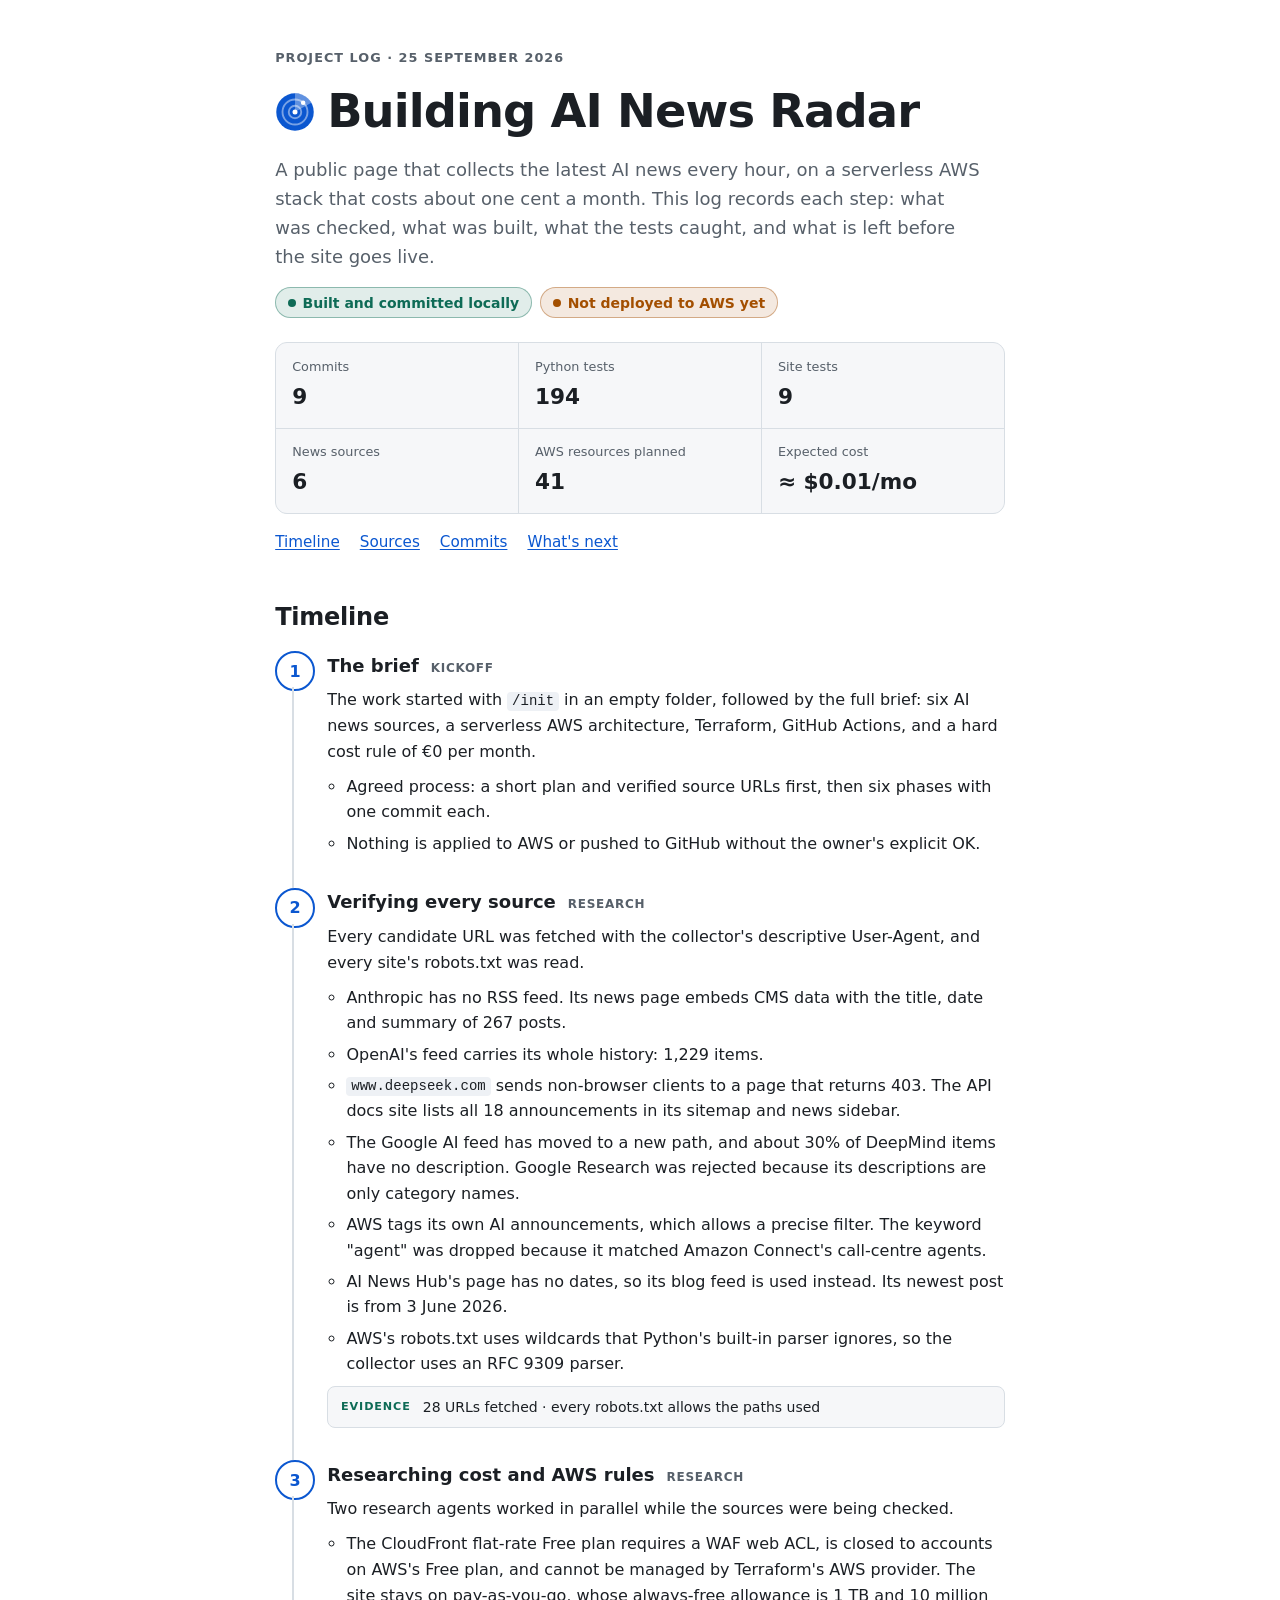
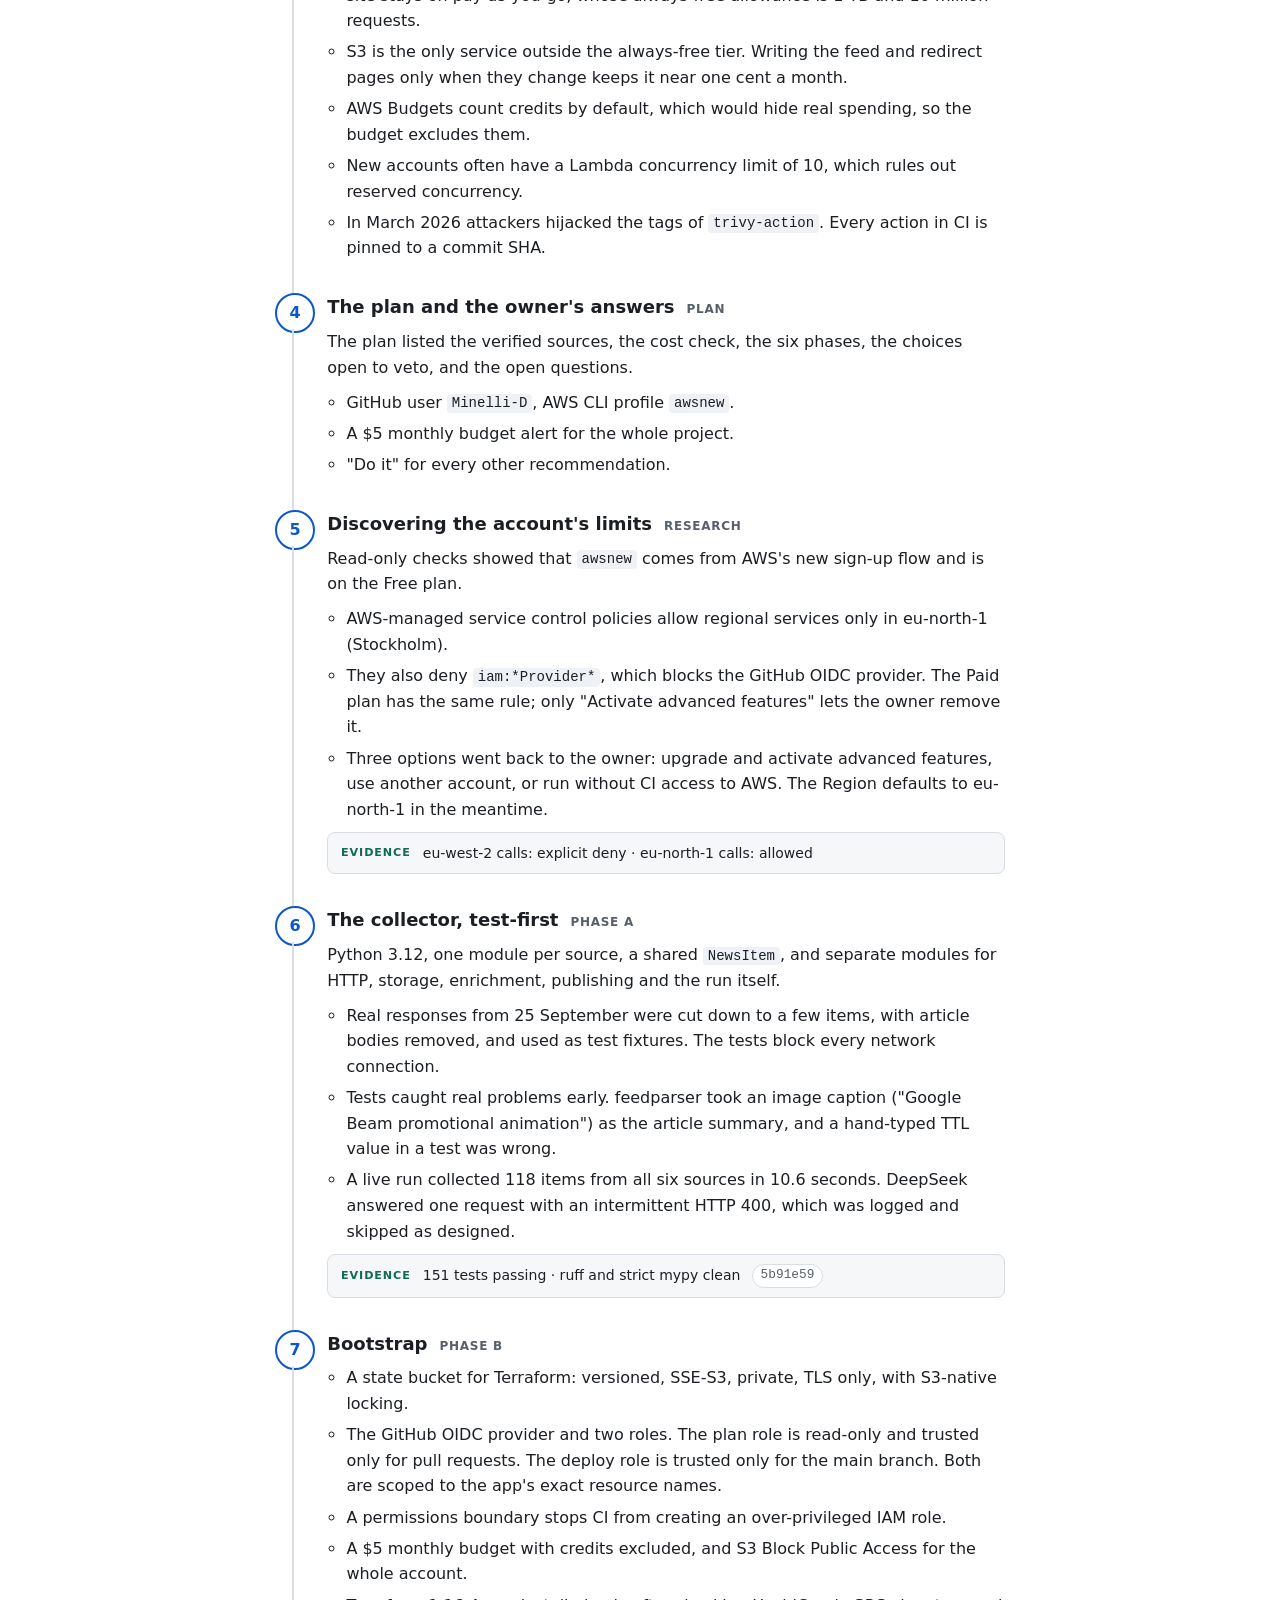
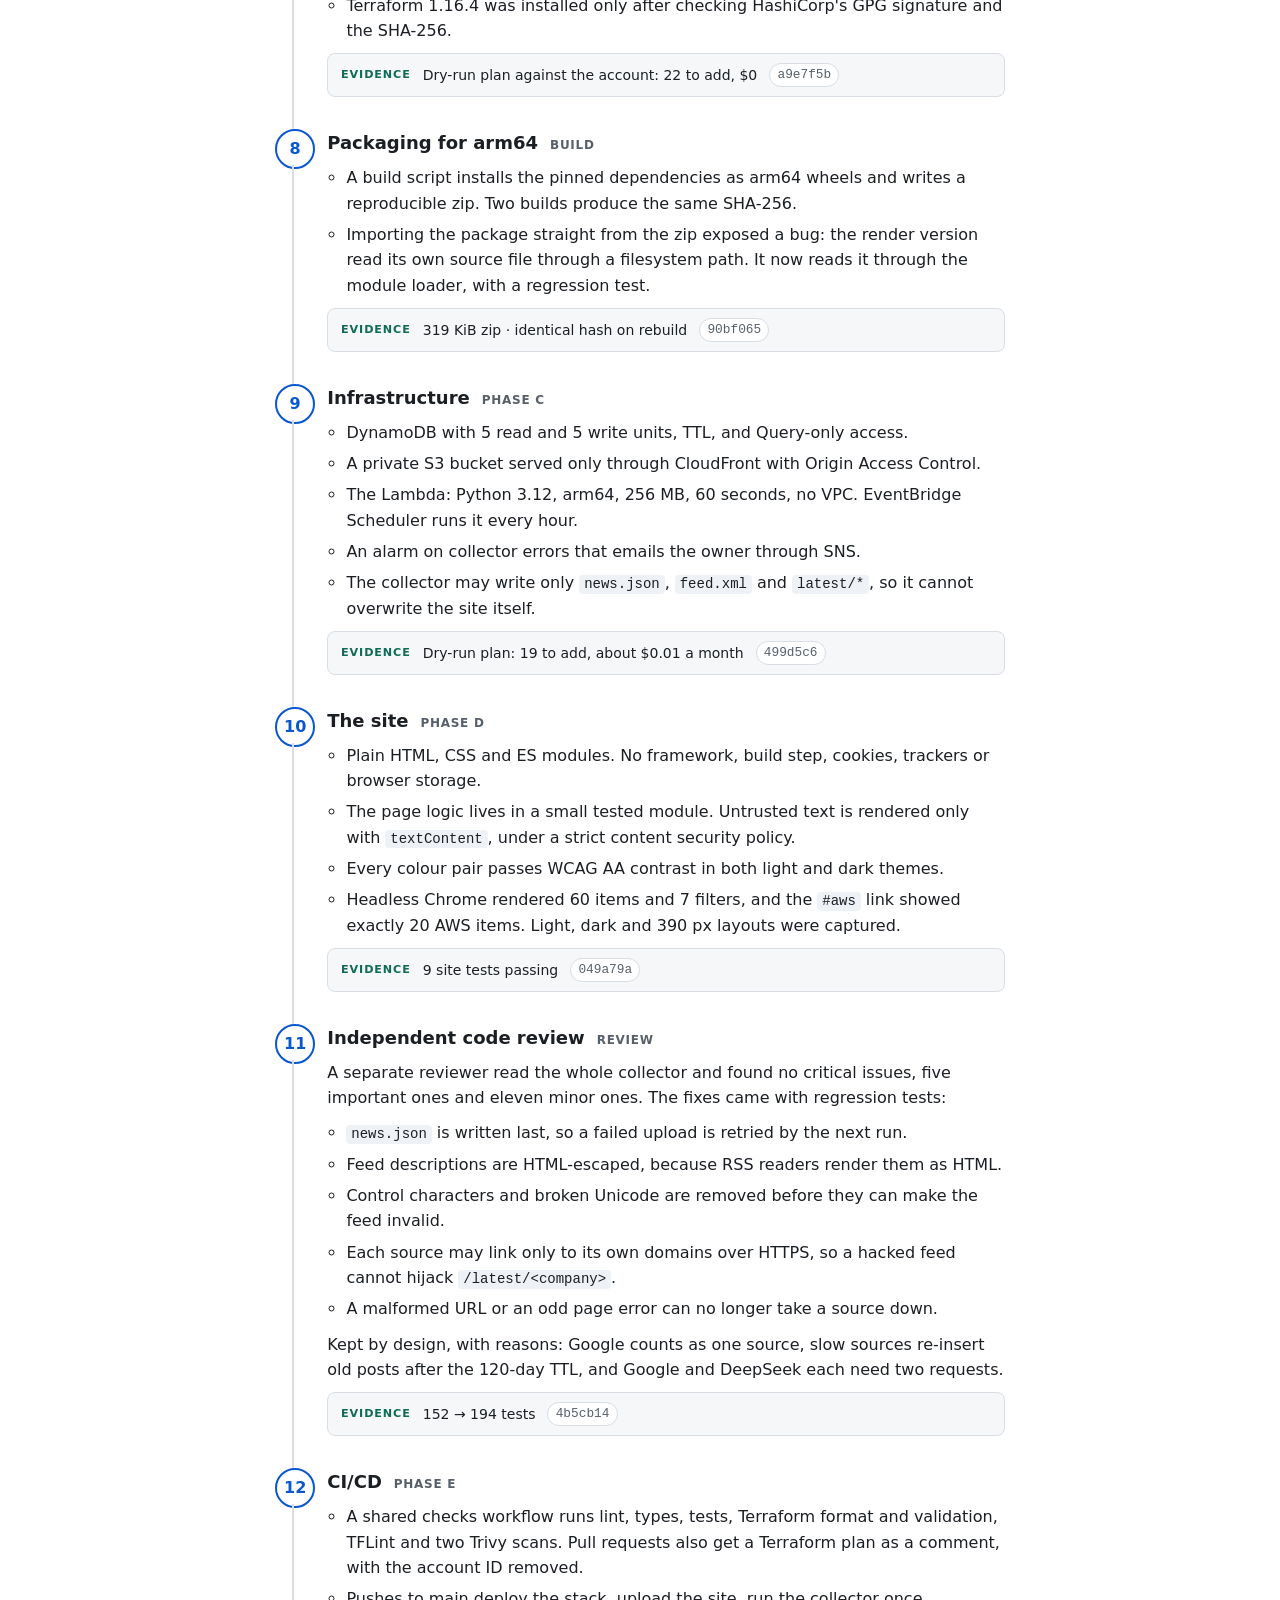
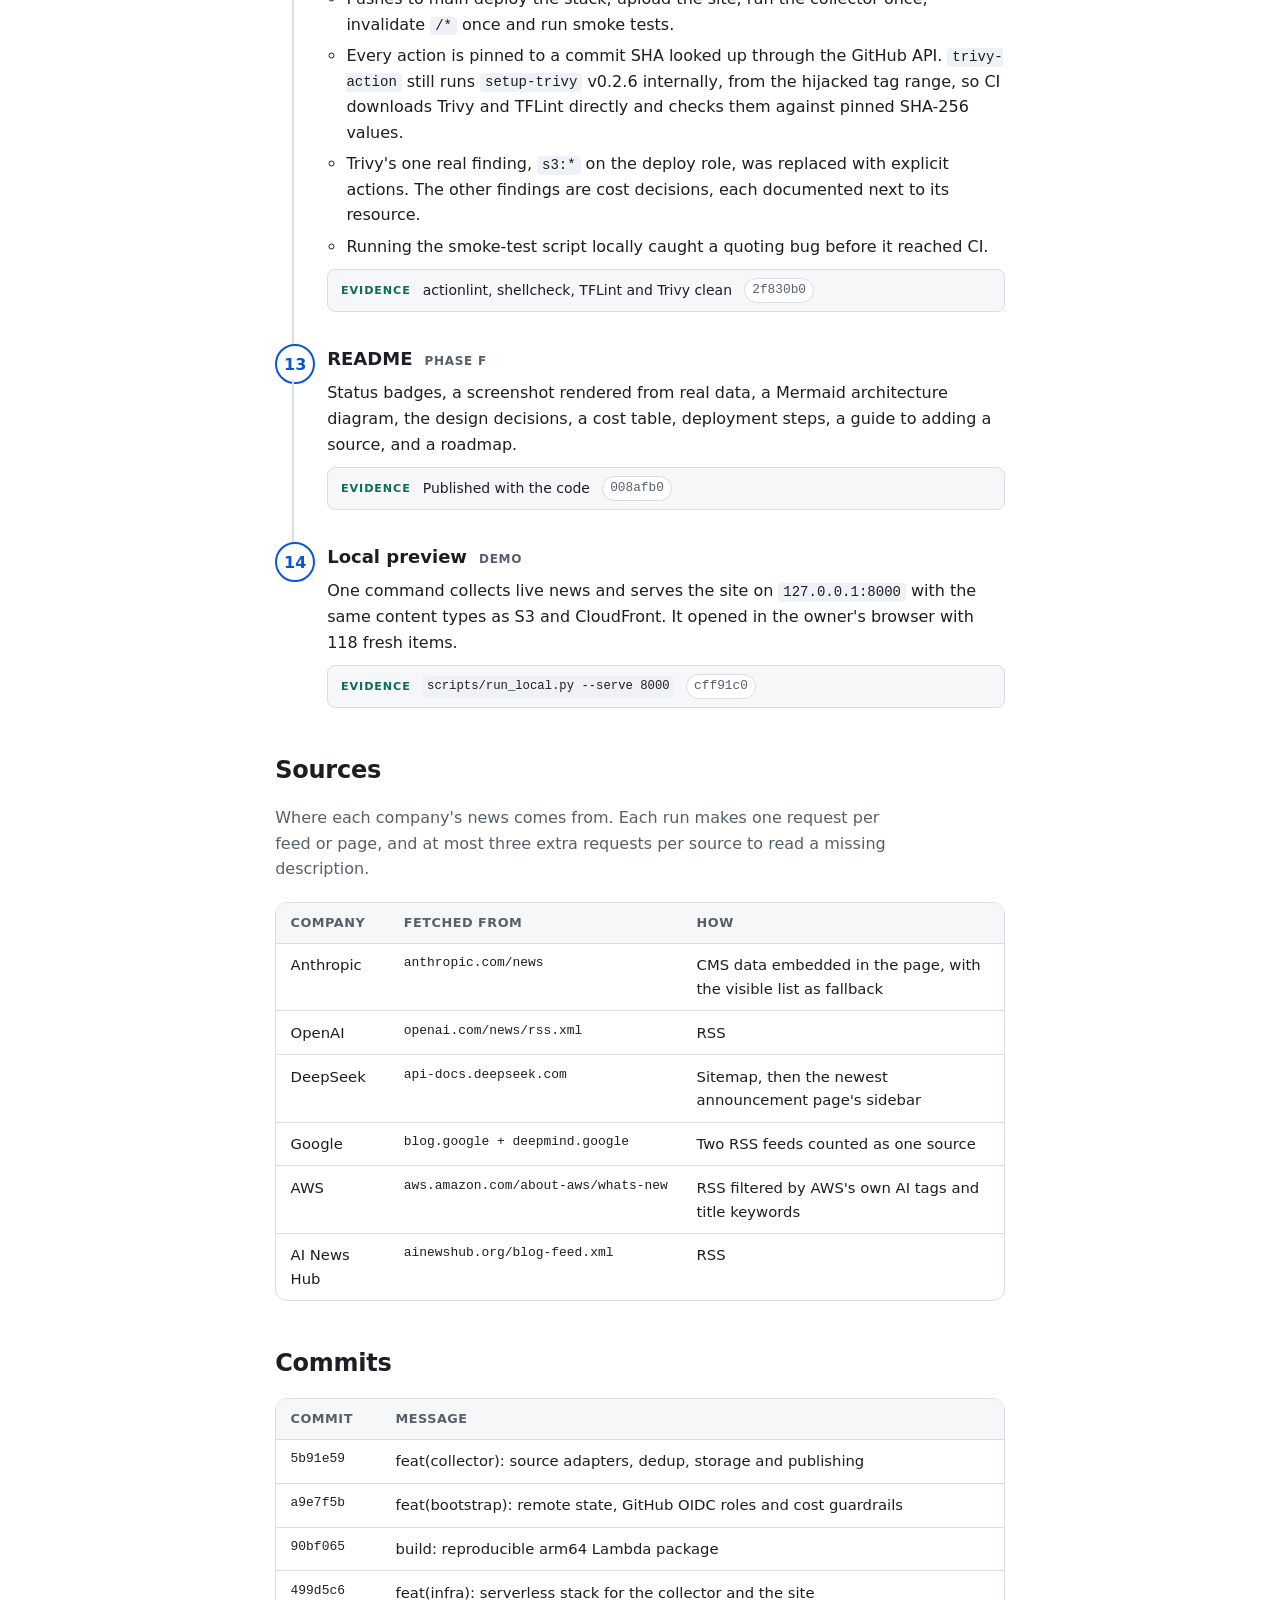
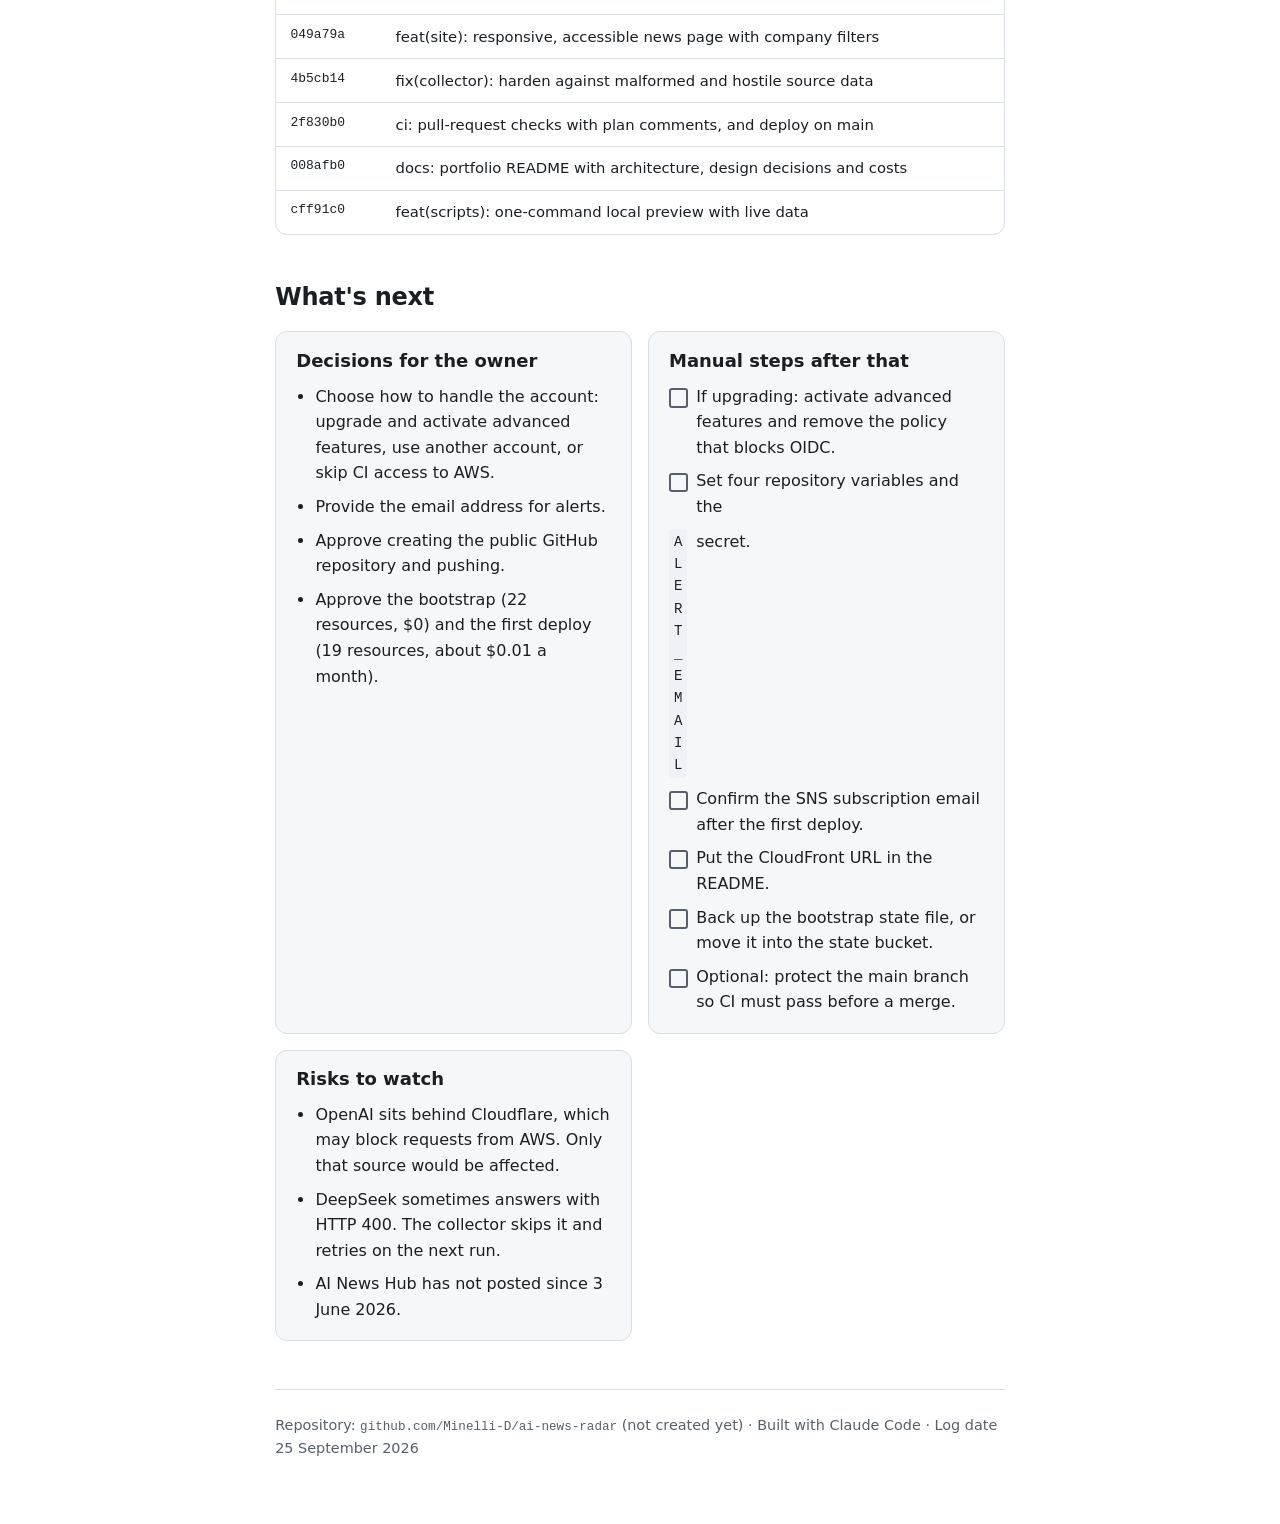
==== docs/journey.html @ ece5e893 "docs: build journey page (docs/journey.html) A standalone HTML log of every step taken: source verif" ====
<!doctype html>
<html lang="en">
<head>
<meta charset="utf-8">
<meta name="viewport" content="width=device-width, initial-scale=1, viewport-fit=cover">
<meta name="color-scheme" content="light dark">
<title>Building AI News Radar</title>
<meta name="description" content="How AI News Radar was verified, built, reviewed and tested, step by step, and what is left before it goes live on AWS.">
<style>
  :root {
    --bg: #ffffff;
    --surface: #f6f7f9;
    --code-bg: #eef1f5;
    --text: #1b1f24;
    --muted: #57606a;
    --border: #d8dee4;
    --accent: #0b57d0;
    --done: #0e6b56;
    --wait: #a34f00;
    --font: system-ui, -apple-system, "Segoe UI", Roboto, "Helvetica Neue", Arial, sans-serif;
    --mono: ui-monospace, "SFMono-Regular", "Cascadia Code", "JetBrains Mono", Menlo, Consolas, monospace;
  }

  @media (prefers-color-scheme: dark) {
    :root:not([data-theme="light"]) {
      color-scheme: dark;
      --bg: #0f1216;
      --surface: #171b21;
      --code-bg: #1d232b;
      --text: #e6e9ee;
      --muted: #9aa4b2;
      --border: #2b323c;
      --accent: #8ab4f8;
      --done: #5cc9a7;
      --wait: #fdba74;
    }
  }

  :root[data-theme="dark"] {
    color-scheme: dark;
    --bg: #0f1216;
    --surface: #171b21;
    --code-bg: #1d232b;
    --text: #e6e9ee;
    --muted: #9aa4b2;
    --border: #2b323c;
    --accent: #8ab4f8;
    --done: #5cc9a7;
    --wait: #fdba74;
  }

  body {
    margin: 0;
    background: var(--bg);
    color: var(--text);
    font: 1rem/1.6 var(--font);
  }

  .page {
    display: grid;
    gap: 3rem;
    width: min(100%, 52rem);
    margin-inline: auto;
    padding-inline: max(16px, 4vw);
    padding-block: 3rem 4rem;
    box-sizing: border-box;
  }

  h1, h2, h3 {
    margin: 0;
    line-height: 1.2;
    text-wrap: balance;
  }

  h1 {
    font-size: clamp(2rem, 1.4rem + 2.6vw, 2.9rem);
    letter-spacing: -0.02em;
  }

  h2 {
    font-size: 1.5rem;
    letter-spacing: -0.01em;
  }

  h3 {
    font-size: 1.125rem;
  }

  p, ul {
    margin: 0;
  }

  a {
    color: var(--accent);
    text-underline-offset: 0.15em;
  }

  a:focus-visible {
    outline: 3px solid var(--accent);
    outline-offset: 2px;
    border-radius: 3px;
  }

  code, .mono {
    font-family: var(--mono);
    font-size: 0.875em;
  }

  code {
    padding: 0.1em 0.35em;
    border-radius: 4px;
    background: var(--code-bg);
    overflow-wrap: anywhere;
  }

  .eyebrow {
    font-size: 0.8rem;
    font-weight: 600;
    letter-spacing: 0.08em;
    text-transform: uppercase;
    color: var(--muted);
  }

  /* Intro */

  .intro {
    display: grid;
    gap: 1rem;
  }

  .brand {
    display: flex;
    align-items: center;
    gap: 0.75rem;
  }

  .brand svg {
    flex: none;
    width: 2.5rem;
    height: 2.5rem;
  }

  .lede {
    max-width: 62ch;
    font-size: 1.125rem;
    color: var(--muted);
  }

  .pills {
    display: flex;
    flex-wrap: wrap;
    gap: 0.5rem;
  }

  .pill {
    display: inline-flex;
    align-items: center;
    gap: 0.4rem;
    padding: 0.2rem 0.75rem;
    border: 1px solid color-mix(in srgb, var(--pill) 40%, transparent);
    border-radius: 999px;
    background: color-mix(in srgb, var(--pill) 12%, transparent);
    color: var(--pill);
    font-size: 0.875rem;
    font-weight: 600;
  }

  .pill::before {
    content: "";
    width: 0.5rem;
    height: 0.5rem;
    border-radius: 50%;
    background: var(--pill);
  }

  .pill--done { --pill: var(--done); }
  .pill--wait { --pill: var(--wait); }

  .stats {
    display: grid;
    grid-template-columns: repeat(3, 1fr);
    gap: 1px;
    margin: 0.5rem 0 0;
    border: 1px solid var(--border);
    border-radius: 0.75rem;
    background: var(--border);
    overflow: hidden;
  }

  .stats div {
    display: grid;
    gap: 0.15rem;
    padding: 0.85rem 1rem;
    background: var(--surface);
  }

  .stats dt {
    font-size: 0.8rem;
    color: var(--muted);
  }

  .stats dd {
    margin: 0;
    font-size: 1.35rem;
    font-weight: 700;
    font-variant-numeric: tabular-nums;
    white-space: nowrap;
  }

  .toc {
    display: flex;
    flex-wrap: wrap;
    gap: 0.25rem 1.25rem;
    font-size: 0.95rem;
  }

  /* Sections */

  section {
    display: grid;
    gap: 1.25rem;
  }

  .section-note {
    max-width: 62ch;
    color: var(--muted);
  }

  /* Timeline */

  .steps {
    display: grid;
    gap: 0;
    margin: 0;
    padding: 0;
    list-style: none;
  }

  .step {
    position: relative;
    display: grid;
    grid-template-columns: 2.25rem 1fr;
    column-gap: 1rem;
    padding-bottom: 2rem;
  }

  .step:last-child {
    padding-bottom: 0;
  }

  .step::before {
    content: "";
    position: absolute;
    top: 2.25rem;
    bottom: 0;
    left: calc(1.125rem - 1px);
    width: 2px;
    background: var(--border);
  }

  .step:last-child::before {
    display: none;
  }

  .step-no {
    display: grid;
    place-items: center;
    width: 2.25rem;
    height: 2.25rem;
    border: 2px solid var(--accent);
    border-radius: 50%;
    background: var(--bg);
    color: var(--accent);
    font-weight: 700;
    font-variant-numeric: tabular-nums;
  }

  .step-body {
    display: grid;
    gap: 0.6rem;
    min-width: 0;
    padding-top: 0.2rem;
  }

  .step-title {
    display: flex;
    flex-wrap: wrap;
    align-items: baseline;
    gap: 0.25rem 0.75rem;
  }

  .phase {
    font-size: 0.75rem;
    font-weight: 600;
    letter-spacing: 0.06em;
    text-transform: uppercase;
    color: var(--muted);
  }

  .step-body ul {
    display: grid;
    gap: 0.35rem;
    padding-left: 1.2rem;
  }

  .step-body ul ul {
    margin-top: 0.35rem;
  }

  .evidence {
    display: flex;
    flex-wrap: wrap;
    align-items: center;
    gap: 0.4rem 0.75rem;
    padding: 0.55rem 0.8rem;
    border: 1px solid var(--border);
    border-radius: 0.5rem;
    background: var(--surface);
    font-size: 0.875rem;
  }

  .evidence .label {
    font-size: 0.7rem;
    font-weight: 700;
    letter-spacing: 0.08em;
    text-transform: uppercase;
    color: var(--done);
  }

  .commit {
    padding: 0.05rem 0.45rem;
    border: 1px solid var(--border);
    border-radius: 999px;
    background: var(--bg);
    color: var(--muted);
    font-family: var(--mono);
    font-size: 0.8rem;
  }

  /* Tables */

  .table-wrap {
    overflow-x: auto;
    border: 1px solid var(--border);
    border-radius: 0.75rem;
  }

  table {
    width: 100%;
    min-width: 34rem;
    border-collapse: collapse;
    font-size: 0.925rem;
  }

  th, td {
    padding: 0.6rem 0.9rem;
    border-bottom: 1px solid var(--border);
    text-align: left;
    vertical-align: top;
  }

  th {
    background: var(--surface);
    font-size: 0.8rem;
    font-weight: 600;
    letter-spacing: 0.04em;
    text-transform: uppercase;
    color: var(--muted);
  }

  tr:last-child td {
    border-bottom: 0;
  }

  td.mono {
    white-space: nowrap;
  }

  /* Next steps */

  .next {
    display: grid;
    grid-template-columns: repeat(auto-fit, minmax(16rem, 1fr));
    gap: 1rem;
  }

  .panel {
    display: grid;
    align-content: start;
    gap: 0.75rem;
    padding: 1.1rem 1.25rem;
    border: 1px solid var(--border);
    border-radius: 0.75rem;
    background: var(--surface);
  }

  .panel ul {
    display: grid;
    gap: 0.5rem;
    padding-left: 1.2rem;
  }

  .checklist {
    list-style: none;
    padding-left: 0 !important;
  }

  .checklist li {
    display: grid;
    grid-template-columns: 1.1rem 1fr;
    gap: 0.6rem;
  }

  .checklist li::before {
    content: "";
    width: 0.95rem;
    height: 0.95rem;
    margin-top: 0.3rem;
    border: 2px solid var(--muted);
    border-radius: 3px;
  }

  footer {
    padding-top: 1.5rem;
    border-top: 1px solid var(--border);
    color: var(--muted);
    font-size: 0.9rem;
  }

  @media (max-width: 30rem) {
    .stats {
      grid-template-columns: repeat(2, 1fr);
    }

    .step {
      grid-template-columns: 1.9rem 1fr;
      column-gap: 0.75rem;
    }

    .step-no {
      width: 1.9rem;
      height: 1.9rem;
      font-size: 0.9rem;
    }

    .step::before {
      top: 1.9rem;
      left: calc(0.95rem - 1px);
    }
  }
</style>
</head>
<body>

<div class="page">
  <header class="intro">
    <p class="eyebrow">Project log · 25 September 2026</p>
    <div class="brand">
      <svg viewBox="0 0 32 32" role="img" aria-label="Radar icon">
        <circle cx="16" cy="16" r="15" fill="#0b57d0"></circle>
        <circle cx="16" cy="16" r="10" fill="none" stroke="#fff" stroke-opacity=".45" stroke-width="1.5"></circle>
        <circle cx="16" cy="16" r="5" fill="none" stroke="#fff" stroke-opacity=".45" stroke-width="1.5"></circle>
        <path d="M16 16V1a15 15 0 0 1 13 7.5z" fill="#fff" fill-opacity=".35"></path>
        <circle cx="16" cy="16" r="2" fill="#fff"></circle>
        <circle cx="22.5" cy="8.5" r="1.8" fill="#fff"></circle>
      </svg>
      <h1>Building AI News Radar</h1>
    </div>
    <p class="lede">A public page that collects the latest AI news every hour, on a serverless AWS stack
      that costs about one cent a month. This log records each step: what was checked, what was built,
      what the tests caught, and what is left before the site goes live.</p>
    <div class="pills">
      <span class="pill pill--done">Built and committed locally</span>
      <span class="pill pill--wait">Not deployed to AWS yet</span>
    </div>
    <dl class="stats">
      <div><dt>Commits</dt><dd>9</dd></div>
      <div><dt>Python tests</dt><dd>194</dd></div>
      <div><dt>Site tests</dt><dd>9</dd></div>
      <div><dt>News sources</dt><dd>6</dd></div>
      <div><dt>AWS resources planned</dt><dd>41</dd></div>
      <div><dt>Expected cost</dt><dd>≈ $0.01/mo</dd></div>
    </dl>
    <nav class="toc" aria-label="On this page">
      <a href="#timeline">Timeline</a>
      <a href="#sources">Sources</a>
      <a href="#commits">Commits</a>
      <a href="#next">What's next</a>
    </nav>
  </header>

  <section id="timeline" aria-labelledby="timeline-title">
    <h2 id="timeline-title">Timeline</h2>
    <ol class="steps">
      <li class="step">
        <span class="step-no">1</span>
        <div class="step-body">
          <div class="step-title"><h3>The brief</h3><span class="phase">Kickoff</span></div>
          <p>The work started with <code>/init</code> in an empty folder, followed by the full brief: six
            AI news sources, a serverless AWS architecture, Terraform, GitHub Actions, and a hard cost
            rule of €0 per month.</p>
          <ul>
            <li>Agreed process: a short plan and verified source URLs first, then six phases with one commit each.</li>
            <li>Nothing is applied to AWS or pushed to GitHub without the owner's explicit OK.</li>
          </ul>
        </div>
      </li>

      <li class="step">
        <span class="step-no">2</span>
        <div class="step-body">
          <div class="step-title"><h3>Verifying every source</h3><span class="phase">Research</span></div>
          <p>Every candidate URL was fetched with the collector's descriptive User-Agent, and every
            site's robots.txt was read.</p>
          <ul>
            <li>Anthropic has no RSS feed. Its news page embeds CMS data with the title, date and summary of 267 posts.</li>
            <li>OpenAI's feed carries its whole history: 1,229 items.</li>
            <li><code>www.deepseek.com</code> sends non-browser clients to a page that returns 403. The API
              docs site lists all 18 announcements in its sitemap and news sidebar.</li>
            <li>The Google AI feed has moved to a new path, and about 30% of DeepMind items have no description.
              Google Research was rejected because its descriptions are only category names.</li>
            <li>AWS tags its own AI announcements, which allows a precise filter. The keyword "agent" was
              dropped because it matched Amazon Connect's call-centre agents.</li>
            <li>AI News Hub's page has no dates, so its blog feed is used instead. Its newest post is from 3 June 2026.</li>
            <li>AWS's robots.txt uses wildcards that Python's built-in parser ignores, so the collector uses an RFC 9309 parser.</li>
          </ul>
          <p class="evidence"><span class="label">Evidence</span>28 URLs fetched · every robots.txt allows the paths used</p>
        </div>
      </li>

      <li class="step">
        <span class="step-no">3</span>
        <div class="step-body">
          <div class="step-title"><h3>Researching cost and AWS rules</h3><span class="phase">Research</span></div>
          <p>Two research agents worked in parallel while the sources were being checked.</p>
          <ul>
            <li>The CloudFront flat-rate Free plan requires a WAF web ACL, is closed to accounts on AWS's
              Free plan, and cannot be managed by Terraform's AWS provider. The site stays on pay-as-you-go,
              whose always-free allowance is 1 TB and 10 million requests.</li>
            <li>S3 is the only service outside the always-free tier. Writing the feed and redirect pages only
              when they change keeps it near one cent a month.</li>
            <li>AWS Budgets count credits by default, which would hide real spending, so the budget excludes them.</li>
            <li>New accounts often have a Lambda concurrency limit of 10, which rules out reserved concurrency.</li>
            <li>In March 2026 attackers hijacked the tags of <code>trivy-action</code>. Every action in CI is pinned to a commit SHA.</li>
          </ul>
        </div>
      </li>

      <li class="step">
        <span class="step-no">4</span>
        <div class="step-body">
          <div class="step-title"><h3>The plan and the owner's answers</h3><span class="phase">Plan</span></div>
          <p>The plan listed the verified sources, the cost check, the six phases, the choices open to veto,
            and the open questions.</p>
          <ul>
            <li>GitHub user <code>Minelli-D</code>, AWS CLI profile <code>awsnew</code>.</li>
            <li>A $5 monthly budget alert for the whole project.</li>
            <li>"Do it" for every other recommendation.</li>
          </ul>
        </div>
      </li>

      <li class="step">
        <span class="step-no">5</span>
        <div class="step-body">
          <div class="step-title"><h3>Discovering the account's limits</h3><span class="phase">Research</span></div>
          <p>Read-only checks showed that <code>awsnew</code> comes from AWS's new sign-up flow and is on the Free plan.</p>
          <ul>
            <li>AWS-managed service control policies allow regional services only in eu-north-1 (Stockholm).</li>
            <li>They also deny <code>iam:*Provider*</code>, which blocks the GitHub OIDC provider. The Paid plan has the
              same rule; only "Activate advanced features" lets the owner remove it.</li>
            <li>Three options went back to the owner: upgrade and activate advanced features, use another account,
              or run without CI access to AWS. The Region defaults to eu-north-1 in the meantime.</li>
          </ul>
          <p class="evidence"><span class="label">Evidence</span>eu-west-2 calls: explicit deny · eu-north-1 calls: allowed</p>
        </div>
      </li>

      <li class="step">
        <span class="step-no">6</span>
        <div class="step-body">
          <div class="step-title"><h3>The collector, test-first</h3><span class="phase">Phase a</span></div>
          <p>Python 3.12, one module per source, a shared <code>NewsItem</code>, and separate modules for HTTP,
            storage, enrichment, publishing and the run itself.</p>
          <ul>
            <li>Real responses from 25 September were cut down to a few items, with article bodies removed, and
              used as test fixtures. The tests block every network connection.</li>
            <li>Tests caught real problems early. feedparser took an image caption ("Google Beam promotional
              animation") as the article summary, and a hand-typed TTL value in a test was wrong.</li>
            <li>A live run collected 118 items from all six sources in 10.6 seconds. DeepSeek answered one
              request with an intermittent HTTP 400, which was logged and skipped as designed.</li>
          </ul>
          <p class="evidence"><span class="label">Evidence</span>151 tests passing · ruff and strict mypy clean <span class="commit">5b91e59</span></p>
        </div>
      </li>

      <li class="step">
        <span class="step-no">7</span>
        <div class="step-body">
          <div class="step-title"><h3>Bootstrap</h3><span class="phase">Phase b</span></div>
          <ul>
            <li>A state bucket for Terraform: versioned, SSE-S3, private, TLS only, with S3-native locking.</li>
            <li>The GitHub OIDC provider and two roles. The plan role is read-only and trusted only for pull
              requests. The deploy role is trusted only for the main branch. Both are scoped to the app's exact resource names.</li>
            <li>A permissions boundary stops CI from creating an over-privileged IAM role.</li>
            <li>A $5 monthly budget with credits excluded, and S3 Block Public Access for the whole account.</li>
            <li>Terraform 1.16.4 was installed only after checking HashiCorp's GPG signature and the SHA-256.</li>
          </ul>
          <p class="evidence"><span class="label">Evidence</span>Dry-run plan against the account: 22 to add, $0 <span class="commit">a9e7f5b</span></p>
        </div>
      </li>

      <li class="step">
        <span class="step-no">8</span>
        <div class="step-body">
          <div class="step-title"><h3>Packaging for arm64</h3><span class="phase">Build</span></div>
          <ul>
            <li>A build script installs the pinned dependencies as arm64 wheels and writes a reproducible zip.
              Two builds produce the same SHA-256.</li>
            <li>Importing the package straight from the zip exposed a bug: the render version read its own
              source file through a filesystem path. It now reads it through the module loader, with a regression test.</li>
          </ul>
          <p class="evidence"><span class="label">Evidence</span>319 KiB zip · identical hash on rebuild <span class="commit">90bf065</span></p>
        </div>
      </li>

      <li class="step">
        <span class="step-no">9</span>
        <div class="step-body">
          <div class="step-title"><h3>Infrastructure</h3><span class="phase">Phase c</span></div>
          <ul>
            <li>DynamoDB with 5 read and 5 write units, TTL, and Query-only access.</li>
            <li>A private S3 bucket served only through CloudFront with Origin Access Control.</li>
            <li>The Lambda: Python 3.12, arm64, 256 MB, 60 seconds, no VPC. EventBridge Scheduler runs it every hour.</li>
            <li>An alarm on collector errors that emails the owner through SNS.</li>
            <li>The collector may write only <code>news.json</code>, <code>feed.xml</code> and <code>latest/*</code>,
              so it cannot overwrite the site itself.</li>
          </ul>
          <p class="evidence"><span class="label">Evidence</span>Dry-run plan: 19 to add, about $0.01 a month <span class="commit">499d5c6</span></p>
        </div>
      </li>

      <li class="step">
        <span class="step-no">10</span>
        <div class="step-body">
          <div class="step-title"><h3>The site</h3><span class="phase">Phase d</span></div>
          <ul>
            <li>Plain HTML, CSS and ES modules. No framework, build step, cookies, trackers or browser storage.</li>
            <li>The page logic lives in a small tested module. Untrusted text is rendered only with
              <code>textContent</code>, under a strict content security policy.</li>
            <li>Every colour pair passes WCAG AA contrast in both light and dark themes.</li>
            <li>Headless Chrome rendered 60 items and 7 filters, and the <code>#aws</code> link showed exactly
              20 AWS items. Light, dark and 390 px layouts were captured.</li>
          </ul>
          <p class="evidence"><span class="label">Evidence</span>9 site tests passing <span class="commit">049a79a</span></p>
        </div>
      </li>

      <li class="step">
        <span class="step-no">11</span>
        <div class="step-body">
          <div class="step-title"><h3>Independent code review</h3><span class="phase">Review</span></div>
          <p>A separate reviewer read the whole collector and found no critical issues, five important ones
            and eleven minor ones. The fixes came with regression tests:</p>
          <ul>
            <li><code>news.json</code> is written last, so a failed upload is retried by the next run.</li>
            <li>Feed descriptions are HTML-escaped, because RSS readers render them as HTML.</li>
            <li>Control characters and broken Unicode are removed before they can make the feed invalid.</li>
            <li>Each source may link only to its own domains over HTTPS, so a hacked feed cannot hijack
              <code>/latest/&lt;company&gt;</code>.</li>
            <li>A malformed URL or an odd page error can no longer take a source down.</li>
          </ul>
          <p>Kept by design, with reasons: Google counts as one source, slow sources re-insert old posts after
            the 120-day TTL, and Google and DeepSeek each need two requests.</p>
          <p class="evidence"><span class="label">Evidence</span>152 → 194 tests <span class="commit">4b5cb14</span></p>
        </div>
      </li>

      <li class="step">
        <span class="step-no">12</span>
        <div class="step-body">
          <div class="step-title"><h3>CI/CD</h3><span class="phase">Phase e</span></div>
          <ul>
            <li>A shared checks workflow runs lint, types, tests, Terraform format and validation, TFLint and two
              Trivy scans. Pull requests also get a Terraform plan as a comment, with the account ID removed.</li>
            <li>Pushes to main deploy the stack, upload the site, run the collector once, invalidate
              <code>/*</code> once and run smoke tests.</li>
            <li>Every action is pinned to a commit SHA looked up through the GitHub API. <code>trivy-action</code>
              still runs <code>setup-trivy</code> v0.2.6 internally, from the hijacked tag range, so CI downloads
              Trivy and TFLint directly and checks them against pinned SHA-256 values.</li>
            <li>Trivy's one real finding, <code>s3:*</code> on the deploy role, was replaced with explicit actions.
              The other findings are cost decisions, each documented next to its resource.</li>
            <li>Running the smoke-test script locally caught a quoting bug before it reached CI.</li>
          </ul>
          <p class="evidence"><span class="label">Evidence</span>actionlint, shellcheck, TFLint and Trivy clean <span class="commit">2f830b0</span></p>
        </div>
      </li>

      <li class="step">
        <span class="step-no">13</span>
        <div class="step-body">
          <div class="step-title"><h3>README</h3><span class="phase">Phase f</span></div>
          <p>Status badges, a screenshot rendered from real data, a Mermaid architecture diagram, the design
            decisions, a cost table, deployment steps, a guide to adding a source, and a roadmap.</p>
          <p class="evidence"><span class="label">Evidence</span>Published with the code <span class="commit">008afb0</span></p>
        </div>
      </li>

      <li class="step">
        <span class="step-no">14</span>
        <div class="step-body">
          <div class="step-title"><h3>Local preview</h3><span class="phase">Demo</span></div>
          <p>One command collects live news and serves the site on <code>127.0.0.1:8000</code> with the same
            content types as S3 and CloudFront. It opened in the owner's browser with 118 fresh items.</p>
          <p class="evidence"><span class="label">Evidence</span><code>scripts/run_local.py --serve 8000</code> <span class="commit">cff91c0</span></p>
        </div>
      </li>
    </ol>
  </section>

  <section id="sources" aria-labelledby="sources-title">
    <h2 id="sources-title">Sources</h2>
    <p class="section-note">Where each company's news comes from. Each run makes one request per feed or
      page, and at most three extra requests per source to read a missing description.</p>
    <div class="table-wrap">
      <table>
        <thead>
          <tr><th scope="col">Company</th><th scope="col">Fetched from</th><th scope="col">How</th></tr>
        </thead>
        <tbody>
          <tr><td>Anthropic</td><td class="mono">anthropic.com/news</td><td>CMS data embedded in the page, with the visible list as fallback</td></tr>
          <tr><td>OpenAI</td><td class="mono">openai.com/news/rss.xml</td><td>RSS</td></tr>
          <tr><td>DeepSeek</td><td class="mono">api-docs.deepseek.com</td><td>Sitemap, then the newest announcement page's sidebar</td></tr>
          <tr><td>Google</td><td class="mono">blog.google + deepmind.google</td><td>Two RSS feeds counted as one source</td></tr>
          <tr><td>AWS</td><td class="mono">aws.amazon.com/about-aws/whats-new</td><td>RSS filtered by AWS's own AI tags and title keywords</td></tr>
          <tr><td>AI News Hub</td><td class="mono">ainewshub.org/blog-feed.xml</td><td>RSS</td></tr>
        </tbody>
      </table>
    </div>
  </section>

  <section id="commits" aria-labelledby="commits-title">
    <h2 id="commits-title">Commits</h2>
    <div class="table-wrap">
      <table>
        <thead>
          <tr><th scope="col">Commit</th><th scope="col">Message</th></tr>
        </thead>
        <tbody>
          <tr><td class="mono">5b91e59</td><td>feat(collector): source adapters, dedup, storage and publishing</td></tr>
          <tr><td class="mono">a9e7f5b</td><td>feat(bootstrap): remote state, GitHub OIDC roles and cost guardrails</td></tr>
          <tr><td class="mono">90bf065</td><td>build: reproducible arm64 Lambda package</td></tr>
          <tr><td class="mono">499d5c6</td><td>feat(infra): serverless stack for the collector and the site</td></tr>
          <tr><td class="mono">049a79a</td><td>feat(site): responsive, accessible news page with company filters</td></tr>
          <tr><td class="mono">4b5cb14</td><td>fix(collector): harden against malformed and hostile source data</td></tr>
          <tr><td class="mono">2f830b0</td><td>ci: pull-request checks with plan comments, and deploy on main</td></tr>
          <tr><td class="mono">008afb0</td><td>docs: portfolio README with architecture, design decisions and costs</td></tr>
          <tr><td class="mono">cff91c0</td><td>feat(scripts): one-command local preview with live data</td></tr>
        </tbody>
      </table>
    </div>
  </section>

  <section id="next" aria-labelledby="next-title">
    <h2 id="next-title">What's next</h2>
    <div class="next">
      <div class="panel">
        <h3>Decisions for the owner</h3>
        <ul>
          <li>Choose how to handle the account: upgrade and activate advanced features, use another account, or skip CI access to AWS.</li>
          <li>Provide the email address for alerts.</li>
          <li>Approve creating the public GitHub repository and pushing.</li>
          <li>Approve the bootstrap (22 resources, $0) and the first deploy (19 resources, about $0.01 a month).</li>
        </ul>
      </div>
      <div class="panel">
        <h3>Manual steps after that</h3>
        <ul class="checklist">
          <li>If upgrading: activate advanced features and remove the policy that blocks OIDC.</li>
          <li>Set four repository variables and the <code>ALERT_EMAIL</code> secret.</li>
          <li>Confirm the SNS subscription email after the first deploy.</li>
          <li>Put the CloudFront URL in the README.</li>
          <li>Back up the bootstrap state file, or move it into the state bucket.</li>
          <li>Optional: protect the main branch so CI must pass before a merge.</li>
        </ul>
      </div>
      <div class="panel">
        <h3>Risks to watch</h3>
        <ul>
          <li>OpenAI sits behind Cloudflare, which may block requests from AWS. Only that source would be affected.</li>
          <li>DeepSeek sometimes answers with HTTP 400. The collector skips it and retries on the next run.</li>
          <li>AI News Hub has not posted since 3 June 2026.</li>
        </ul>
      </div>
    </div>
  </section>

  <footer>
    <p>Repository: <span class="mono">github.com/Minelli-D/ai-news-radar</span> (not created yet) · Built with Claude Code · Log date 25 September 2026</p>
  </footer>
</div>
</body>
</html>
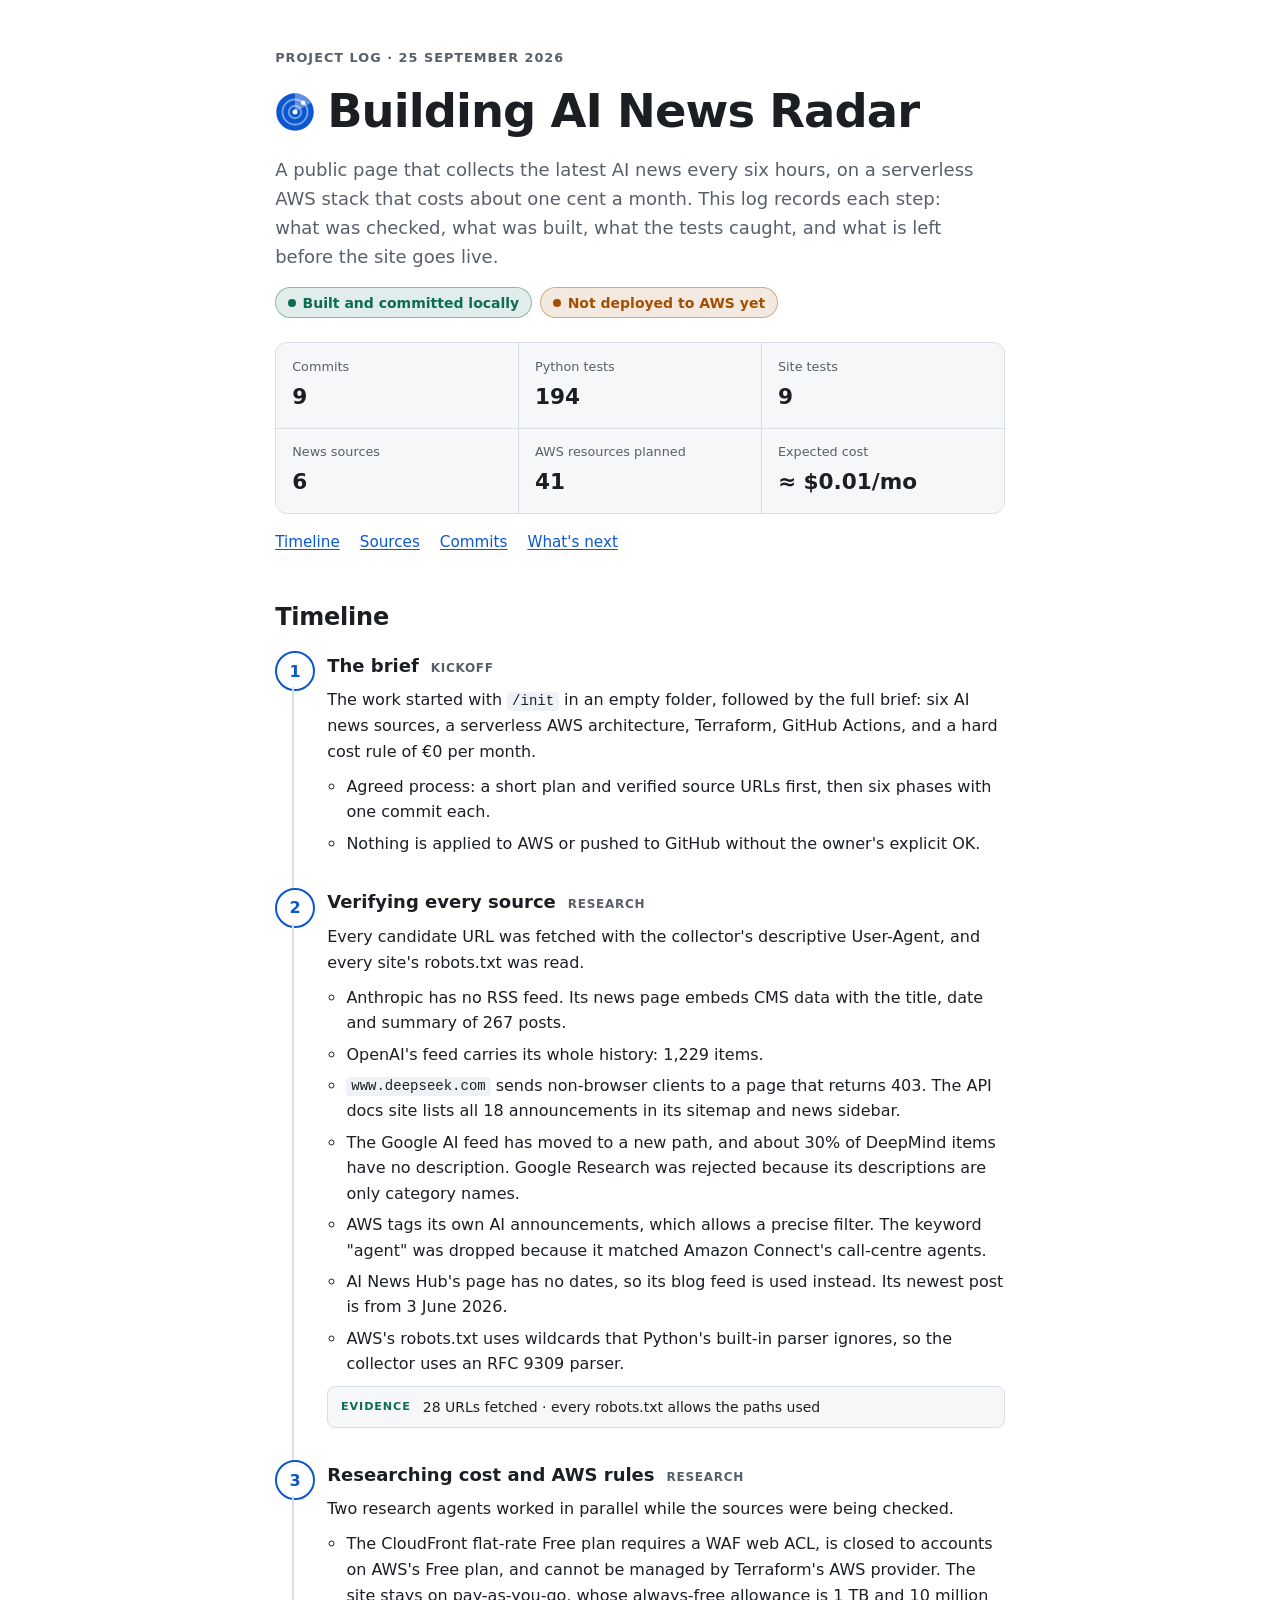
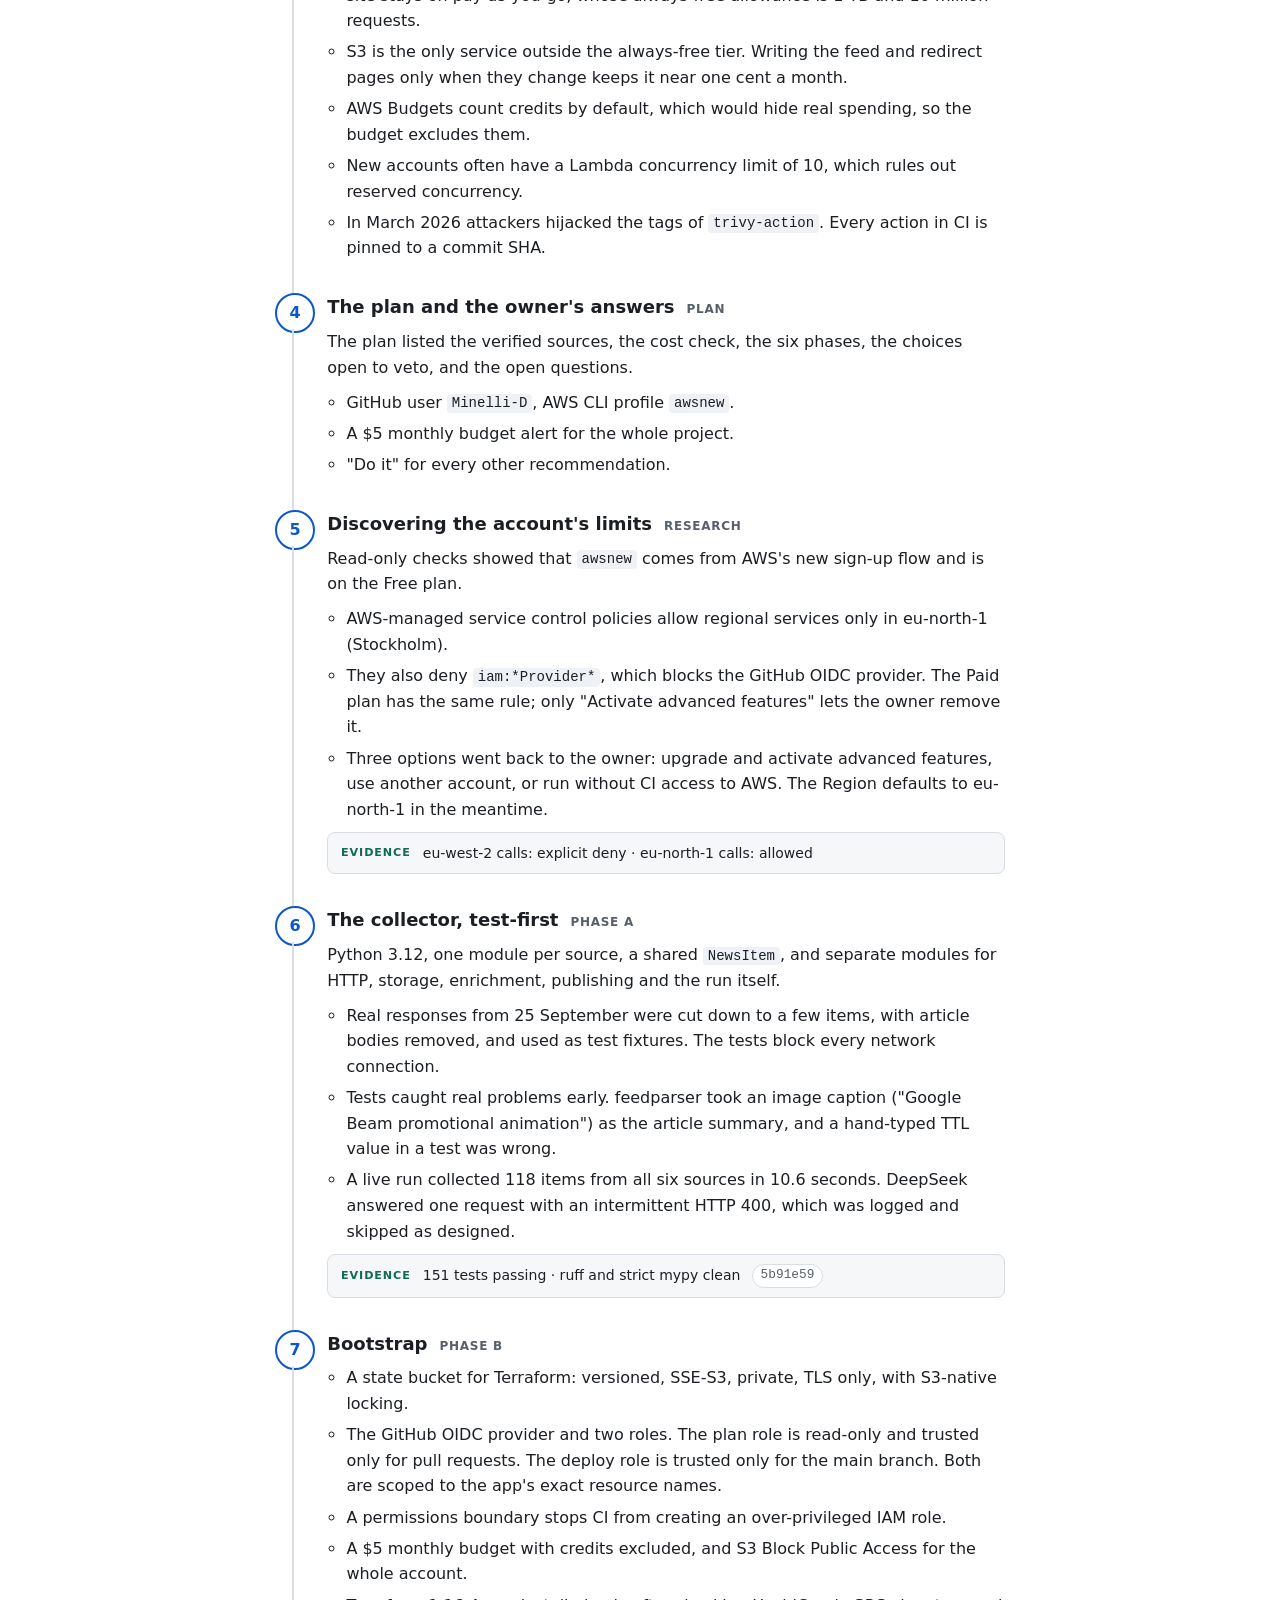
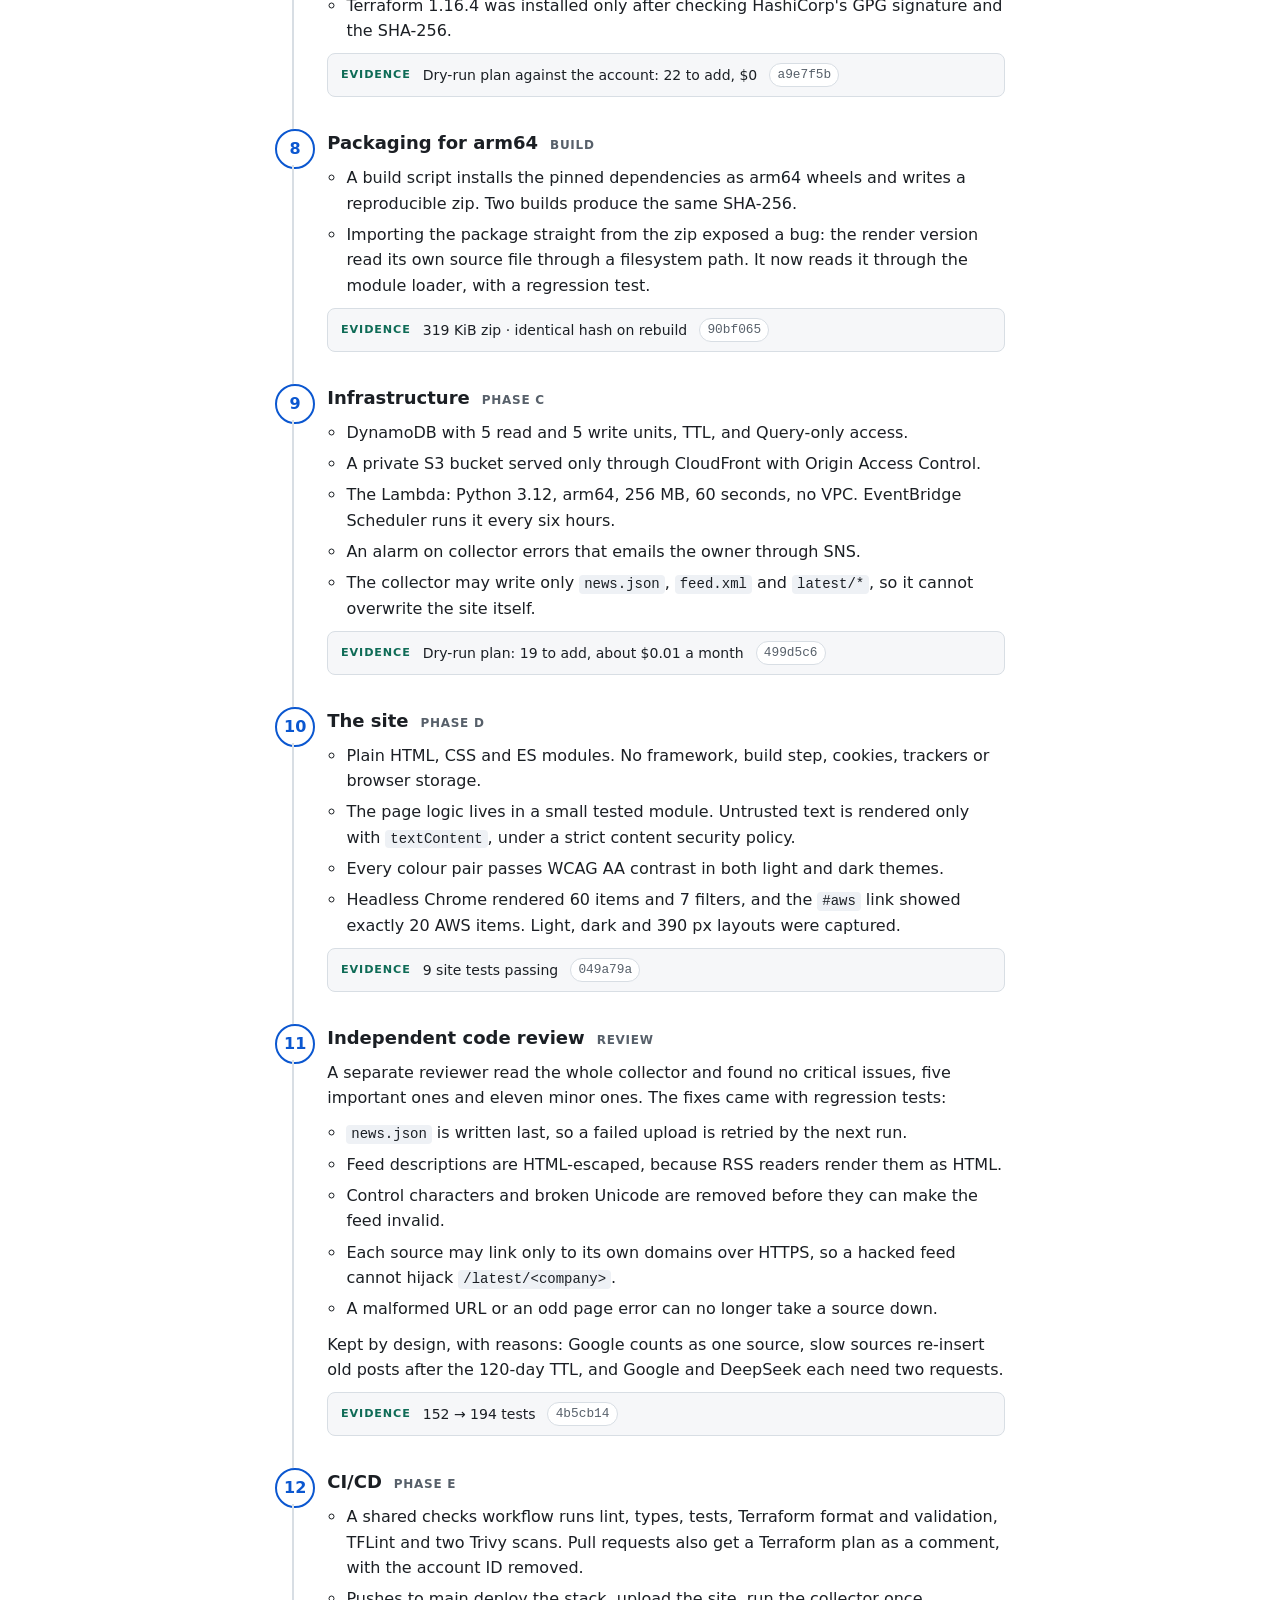
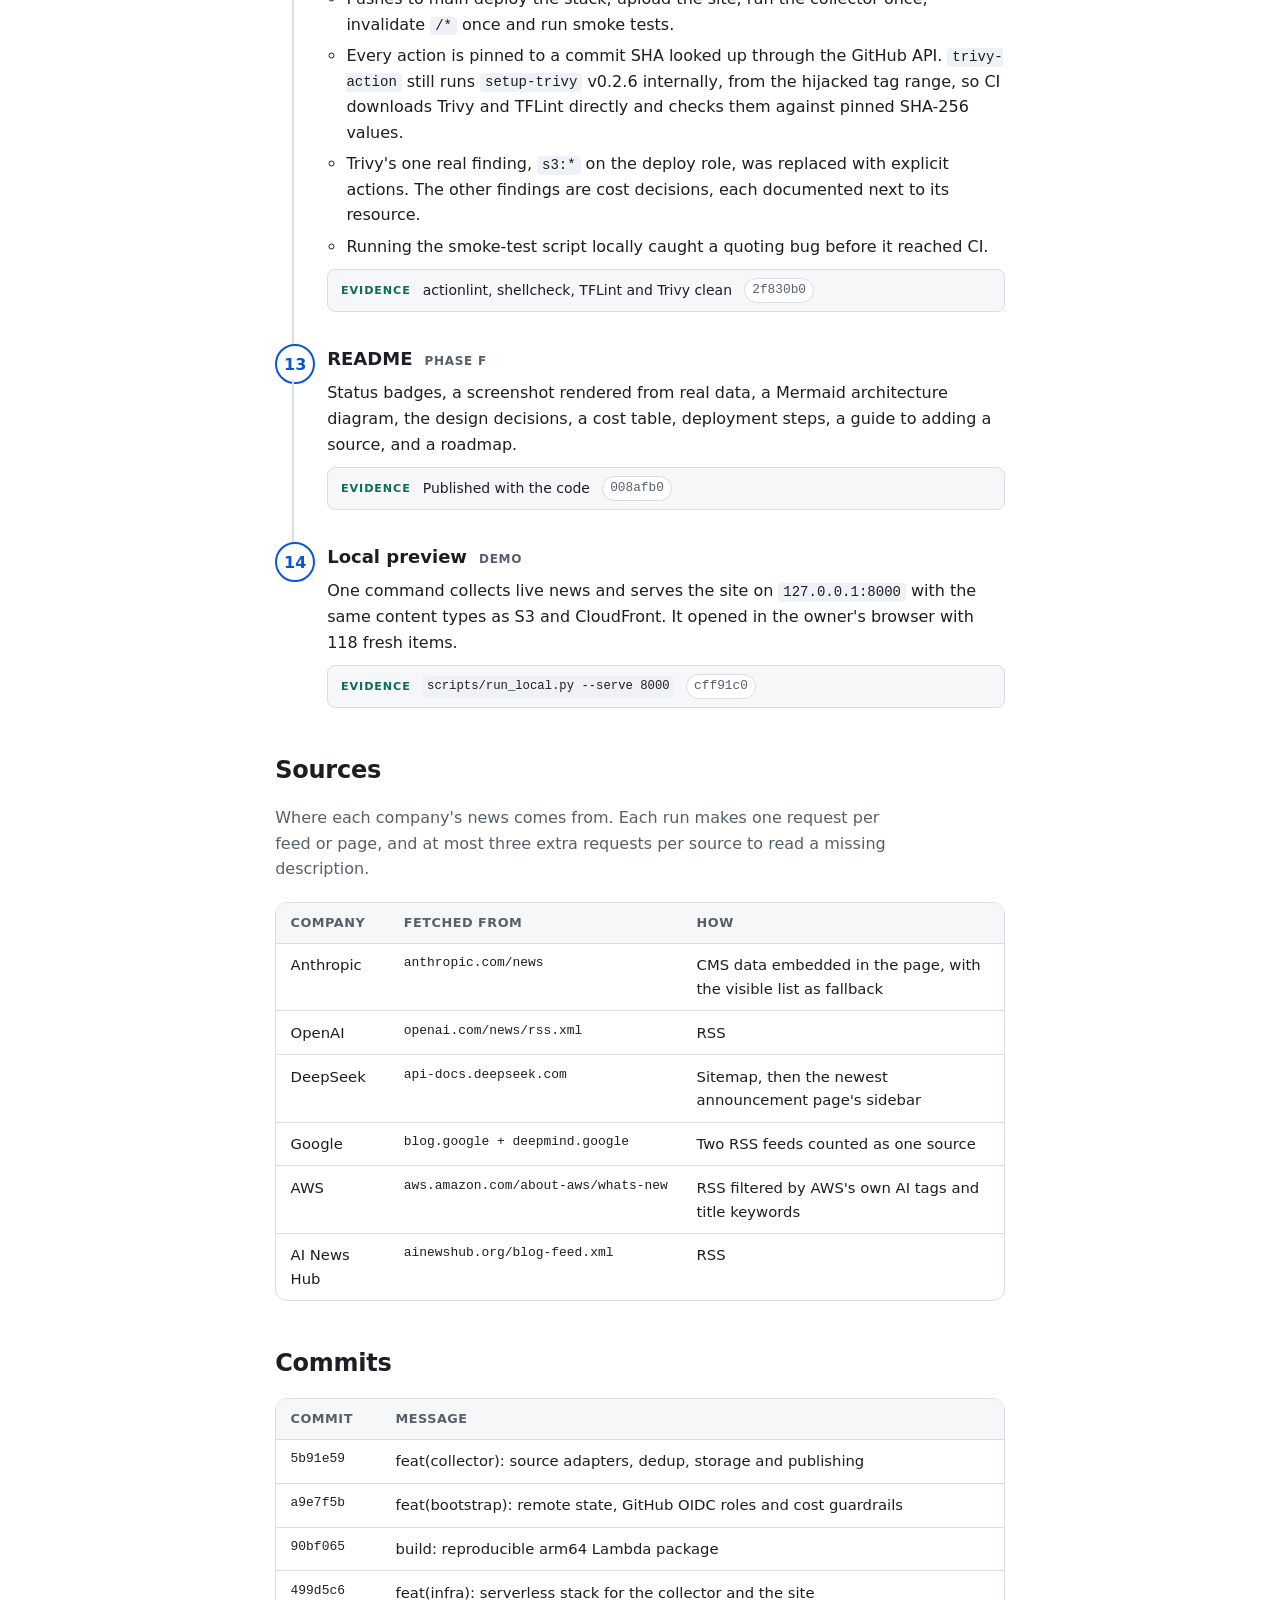
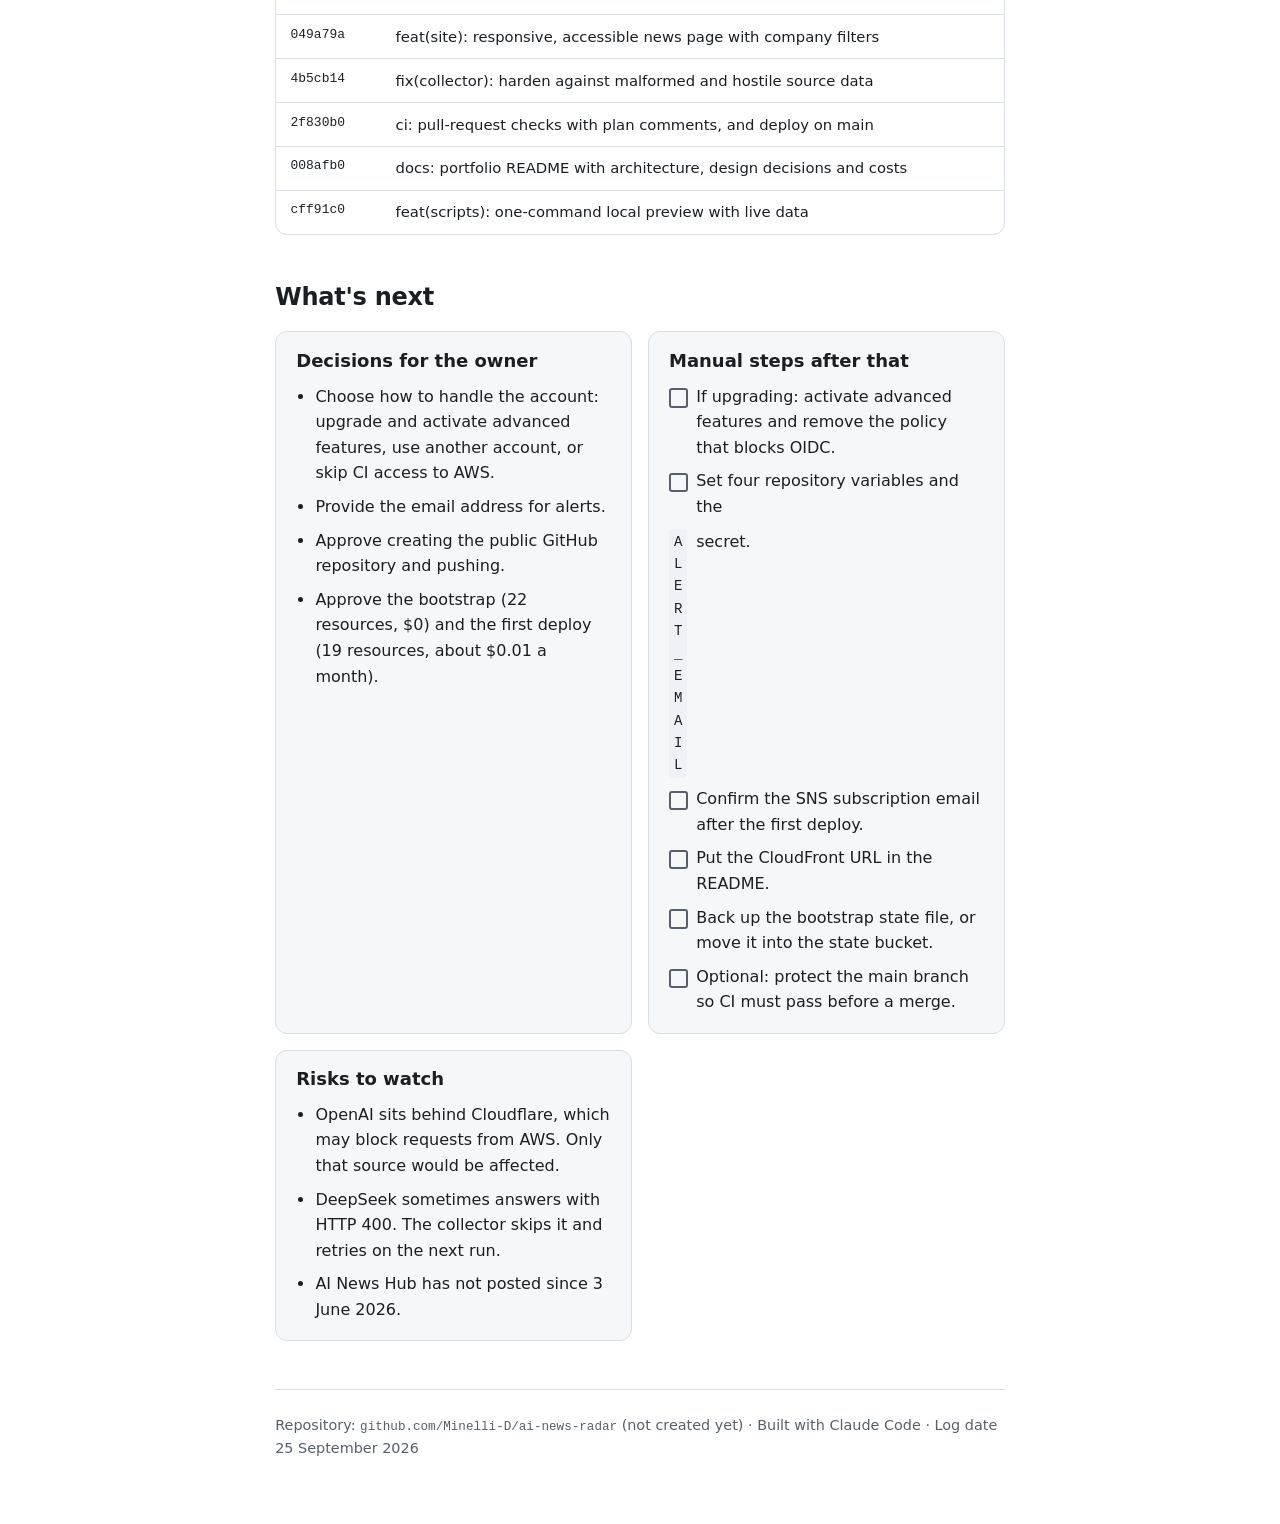
==== commit ff891ecb: "chore(schedule): run collector every six hours" ====
--- a/docs/journey.html
+++ b/docs/journey.html
@@ -466,7 +466,7 @@
       </svg>
       <h1>Building AI News Radar</h1>
     </div>
-    <p class="lede">A public page that collects the latest AI news every hour, on a serverless AWS stack
+    <p class="lede">A public page that collects the latest AI news every six hours, on a serverless AWS stack
       that costs about one cent a month. This log records each step: what was checked, what was built,
       what the tests caught, and what is left before the site goes live.</p>
     <div class="pills">
@@ -631,7 +631,7 @@
           <ul>
             <li>DynamoDB with 5 read and 5 write units, TTL, and Query-only access.</li>
             <li>A private S3 bucket served only through CloudFront with Origin Access Control.</li>
-            <li>The Lambda: Python 3.12, arm64, 256 MB, 60 seconds, no VPC. EventBridge Scheduler runs it every hour.</li>
+            <li>The Lambda: Python 3.12, arm64, 256 MB, 60 seconds, no VPC. EventBridge Scheduler runs it every six hours.</li>
             <li>An alarm on collector errors that emails the owner through SNS.</li>
             <li>The collector may write only <code>news.json</code>, <code>feed.xml</code> and <code>latest/*</code>,
               so it cannot overwrite the site itself.</li>
